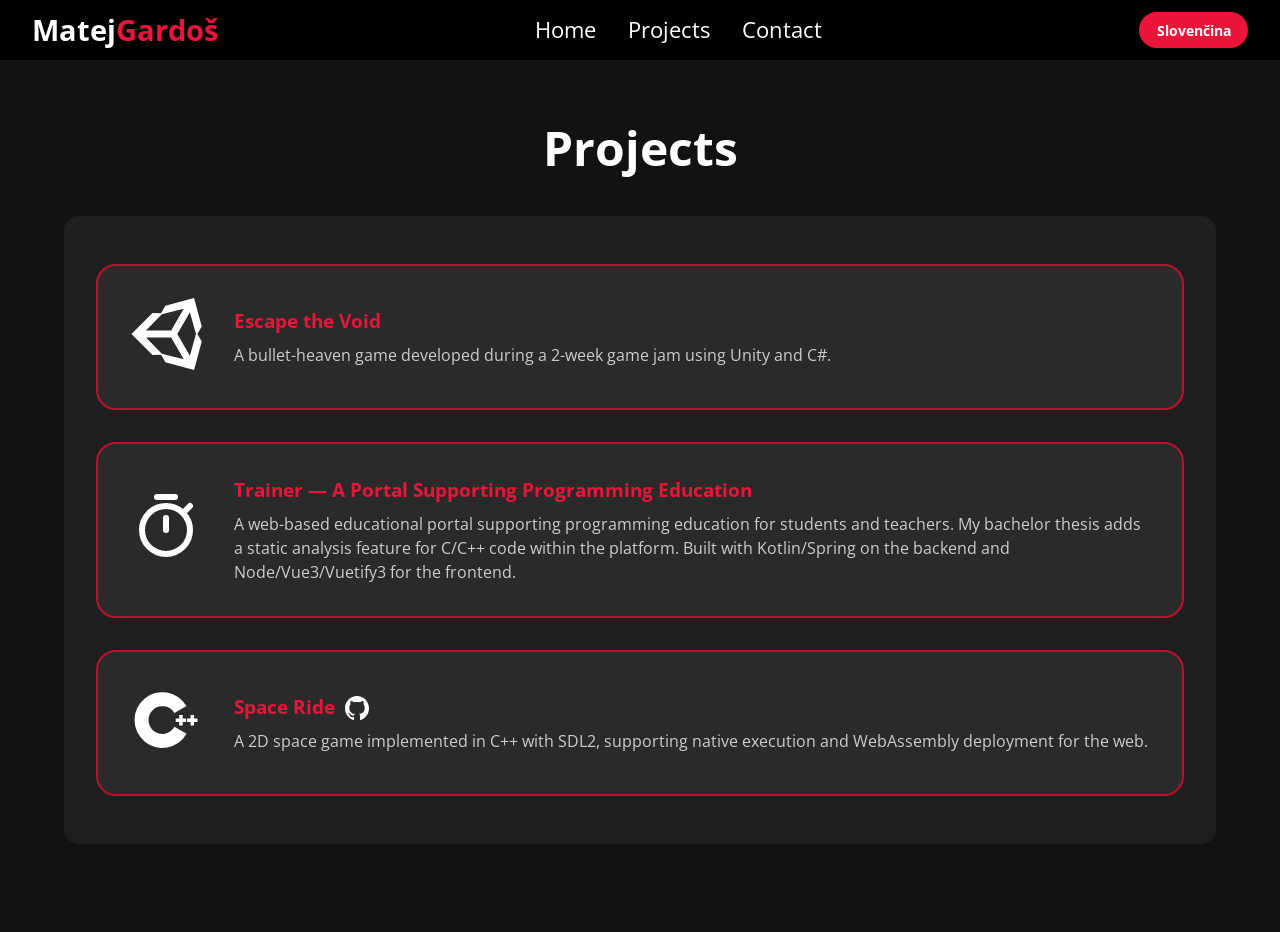
==== projects.html @ 0000481c "Finalize Portfolio" ====
<!DOCTYPE html>
<html lang="en">
<head>
	<meta charset="UTF-8">
	<meta name="viewport" content="width=device-width, initial-scale=1.0">
	<title>My Projects</title>
	<link rel="stylesheet" href="css/base.css">
	<link rel="stylesheet" href="css/navbar.css">
	<link rel="stylesheet" href="css/projects.css">
	<link rel="stylesheet" href="css/responsive.css">
</head>
<body>

<div id="navbar-placeholder"></div>

<section class="project-section">
	<h2 data-i18n="projects.title">Projects</h2>

	<div class="project-grid">

		<!-- Escape the Void -->
		<div class="project-card"
			onclick="window.open('https://matt04.itch.io/escape-the-void', '_blank')">
			<div class="project-icon">
				<img src="assets/icons/unity.svg" alt="Unity">
			</div>
			<div class="project-content">
				<div class="project-header">
					<h3 data-i18n="projects.escape.title">Escape the Void</h3>
					<!-- <a href=""
						target="_blank"
						class="github-link"
						title="View source code on GitHub"
						onclick="event.stopPropagation();">
						<img src="assets/icons/github.svg" alt="GitHub">
					</a> -->
				</div>
				<p data-i18n="projects.escape.desc">
					A bullet-heaven game developed during a 2-week game jam using Unity and C#.
				</p>
			</div>
		</div>

		<!-- Trainer -->
		<div class="project-card"
				onclick="window.open('https://trainer.ksi.fit.cvut.cz/info', '_blank')">
			<div class="project-icon">
				<img src="assets/icons/trainer.svg" alt="Trainer">
			</div>
			<div class="project-content">
				<div class="project-header">
					<h3 data-i18n="projects.trainer.title">Trainer — A Portal Supporting Programming Education</h3>
					<!--
					<a href="GITHUB_LINK_HERE"
						target="_blank"
						class="github-link"
						title="View source code on GitHub"
						onclick="event.stopPropagation();">
						<img src="assets/icons/github.svg" alt="GitHub">
					</a>
					-->
				</div>
				<p data-i18n="projects.trainer.desc">
					A web-based educational portal supporting programming education for students and teachers.
					My bachelor thesis adds a static analysis feature for C/C++ code within the platform.
					Built with Kotlin/Spring on the backend and Node/Vue3/Vuetify3 for the frontend.
				</p>
			</div>
		</div>

		<!-- Space Ride -->
		<div class="project-card"
			onclick="window.open('projects/space-ride/SpaceRide.html', '_self')">
			<div class="project-icon">
				<img src="assets/icons/cpp.svg" alt="C++">
			</div>
			<div class="project-content">
				<div class="project-header">
					<h3 data-i18n="projects.space.title">Space Ride</h3>
					<a href="https://github.com/MatejGardos/Space-Ride-SDL2"
						target="_blank"
						class="github-link"
						title="View source code on GitHub"
						onclick="event.stopPropagation();">
						<img src="assets/icons/github.svg" alt="GitHub">
					</a>
				</div>
				<p data-i18n="projects.space.desc">
					A 2D space game implemented in C++ with SDL2, supporting native execution and WebAssembly deployment for the web.
				</p>
			</div>
		</div>

	</div>
</section>

<script src="js/script.js"></script>
<script>
fetch("navbar.html")
	.then(res => res.text())
	.then(html => {
		document.getElementById("navbar-placeholder").innerHTML = html;

		const hamburger = document.querySelector('.hamburger');
		const navLinks = document.querySelector('.nav-links');

		if (hamburger && navLinks) {
			hamburger.addEventListener('click', () => {
				navLinks.classList.toggle('active');
			});
		}
});
</script>

</body>
</html>
---- css/base.css ----
@import url('https://fonts.googleapis.com/css2?family=Open+Sans:wght@500&display=swap');

* {
	margin: 0;
	padding: 0;
	box-sizing: border-box;
	font-family: "Open Sans", sans-serif;
}

body {
	background-color: #121212;
	color: #fff;
	min-height: 100vh;
	line-height: 1.5;
}
---- css/navbar.css ----
.navbar {
	width: 100%;
	height: 60px;
	background-color: #000;
	display: flex;
	align-items: center;
	justify-content: space-between;
	padding: 0 2rem;
	position: fixed;
	top: 0;
	left: 0;
	z-index: 100;
}

.navbar .logo {
	font-size: 1.8em;
	font-weight: bold;
	color: #fff;
}

.logo-white { color: #fff; }
.logo-red { color: #ea1538; }

.navbar .logo a {
	text-decoration: none;
	color: inherit;
	display: flex;
	align-items: center;
}

.nav-links {
	display: flex;
	gap: 2rem;
}

.nav-links li {
	list-style: none;
}

.nav-links a {
	text-decoration: none;
	color: inherit;
	font-size: 1.4em;
	position: relative;
}

.nav-links a:hover {
	color: #ea1538;
}

.nav-links a::after {
	content: "";
	position: absolute;
	background-color: #bc102d;
	height: 3px;
	width: 0;
	left: 0;
	bottom: -5px;
	transition: width 0.3s;
}

.nav-links a:hover::after {
	width: 100%;
}

.lang-switch button {
	border: none;
	background-color: #ea1538;
	padding: 0.6em 1.2em;
	font-size: 0.9em;
	border-radius: 25px;
	color: #fff;
	font-weight: bold;
	cursor: pointer;
	transition: 0.3s;
}

.lang-switch button:hover {
	background-color: #bc102d;
	transform: scale(0.95);
}

.hamburger {
  display: none;
  flex-direction: column;
  cursor: pointer;
  gap: 5px;
}

.hamburger span {
  display: block;
  width: 25px;
  height: 3px;
  background-color: #fff;
  border-radius: 2px;
}

.mobile-lang {
	display: none;
}
---- css/projects.css ----
.project-section {
	padding: 3rem 2rem;
	max-width: 95%;
	margin: 2rem auto;
}

.project-section h2 {
	text-align: center;
	font-size: clamp(2rem, 4vw, 3rem);
	margin: 2rem;
}

.project-grid {
	display: flex;
	flex-direction: column;
	gap: 2rem;
	padding: 3rem 2rem;
	background-color: #1e1e1e;
	border-radius: 15px;
	margin: 2rem auto;
}

.project-card {
	display: flex;
	align-items: center;
	gap: 2rem;
	background-color: #2a2a2a;
	border: 2px solid #bc102d;
	border-radius: 20px;
	padding: 2rem;
	text-decoration: none;
	cursor: pointer;
	color: #fff;
	transition: transform 0.3s, background-color 0.3s;
}

.project-card:hover {
	transform: translateY(-5px);
	background-color: #333;
}

.project-icon img {
	width: 4.5em;
	height: 4.5em;
	filter: brightness(0) invert(1);
}

.project-content h3 {
	margin-bottom: 0.5rem;
	color: #ea1538;
}
.project-content p {
	color: #ccc;
	line-height: 1.5;
}

.project-header {
	display: flex;
	gap: 0.6rem;
	align-items: center;
}

.github-link img {
	width: 1.5em;
	height: 1.5em;
	filter: brightness(0) invert(1);
	transition: transform 0.2s ease;
}

.github-link img:hover {
	transform: scale(1.15);
}
---- css/responsive.css ----
@media (max-width: 768px) {
	.nav-links {
    position: absolute;
    top: 60px;
    right: 0;
    background-color: #000;
    flex-direction: column;
    width: 160px;
    display: none;
    padding: 1rem;
    border-radius: 0 0 10px 10px;
  }

  .nav-links li {
    margin: 0.1rem 0;
  }

	.lang-switch {
    display: none;
  }

  .hamburger {
    display: flex;
  }

  .mobile-lang {
    display: block;
  }

  .nav-links.active {
    display: flex;
  }

	.lang-switch button {
		padding: 8px 16px;
		font-size: 14px;
	}

	.hero h1 {
		font-size: clamp(1.5rem, 6vw, 3rem);
	}

	.hero p {
		font-size: clamp(1rem, 3vw, 1.2rem);
	}

	.project-grid {
		grid-template-columns: 1fr;
		padding: 2rem 1rem;
	}

	#gameContainer {
		width: 95%;
	}

	.back-button {
		padding: 10px 24px;
		font-size: 0.9rem;
	}

	.project-card {
    flex-direction: column;
    align-items: center;
    text-align: center;
    padding: 1.5rem;
    gap: 1rem;
  }

  .project-icon img {
    width: 5em;
    height: 5em;
    margin-bottom: 0.5rem;
    filter: brightness(0) invert(1);
  }

  .project-header {
    flex-direction: column;
    gap: 0.3rem;
    align-items: center;
  }

  .github-link img {
    width: 1.5em;
    height: 1.5em;
  }
}

@media (max-width: 425px) {
	.contact-item a {
    flex-direction: column;
    align-items: center;
    text-align: center;
  }

  .contact-icon img {
    margin-bottom: 0.5rem;
  }
}
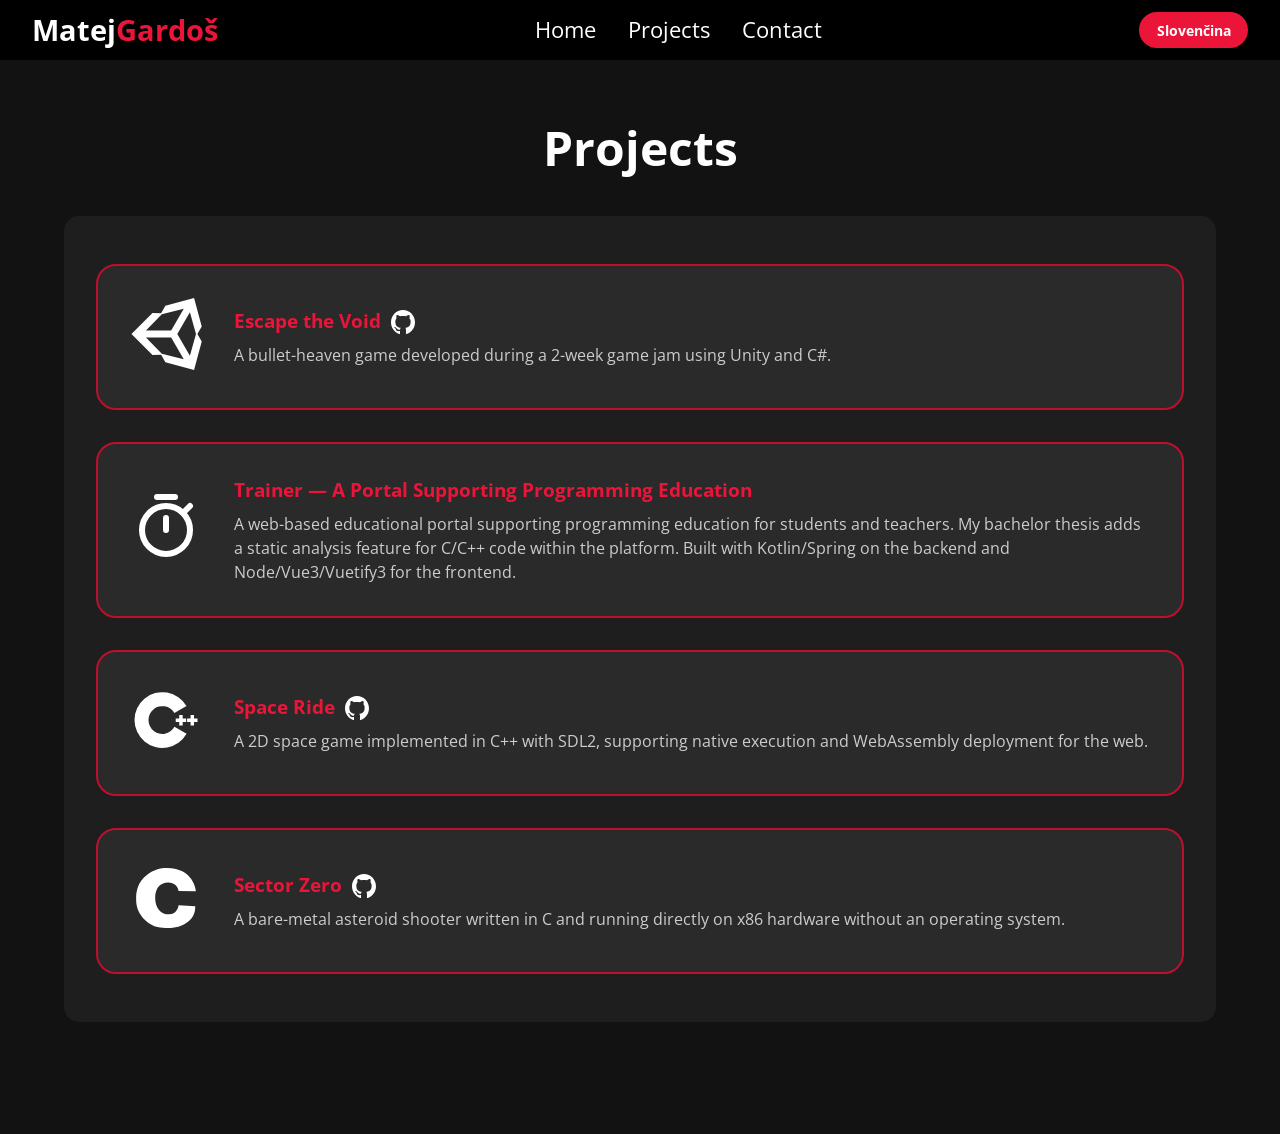
==== commit c26543ac: "Add Sector Zero game to projects" ====
--- a/projects.html
+++ b/projects.html
@@ -19,79 +19,109 @@
 	<div class="project-grid">
 
 		<!-- Escape the Void -->
-		<div class="project-card"
-			onclick="window.open('https://matt04.itch.io/escape-the-void', '_blank')">
+		<a class="project-card"
+			href="https://matt04.itch.io/escape-the-void"
+			target="_blank">
+
 			<div class="project-icon">
 				<img src="assets/icons/unity.svg" alt="Unity">
 			</div>
+
 			<div class="project-content">
 				<div class="project-header">
 					<h3 data-i18n="projects.escape.title">Escape the Void</h3>
-					<!-- <a href=""
-						target="_blank"
-						class="github-link"
+
+					<span class="github-link"
 						title="View source code on GitHub"
-						onclick="event.stopPropagation();">
+						onclick="event.preventDefault(); event.stopPropagation(); window.open('https://github.com/MatejGardos/Escape-the-Void', '_blank');">
 						<img src="assets/icons/github.svg" alt="GitHub">
-					</a> -->
+					</span>
 				</div>
+
 				<p data-i18n="projects.escape.desc">
 					A bullet-heaven game developed during a 2-week game jam using Unity and C#.
 				</p>
 			</div>
-		</div>
+		</a>
+
 
 		<!-- Trainer -->
-		<div class="project-card"
-				onclick="window.open('https://trainer.ksi.fit.cvut.cz/info', '_blank')">
+		<a class="project-card"
+			href="https://trainer.ksi.fit.cvut.cz/info"
+			target="_blank">
+
 			<div class="project-icon">
 				<img src="assets/icons/trainer.svg" alt="Trainer">
 			</div>
+
 			<div class="project-content">
 				<div class="project-header">
-					<h3 data-i18n="projects.trainer.title">Trainer — A Portal Supporting Programming Education</h3>
-					<!--
-					<a href="GITHUB_LINK_HERE"
-						target="_blank"
-						class="github-link"
-						title="View source code on GitHub"
-						onclick="event.stopPropagation();">
-						<img src="assets/icons/github.svg" alt="GitHub">
-					</a>
-					-->
+					<h3 data-i18n="projects.trainer.title">
+						Trainer — A Portal Supporting Programming Education
+					</h3>
 				</div>
+
 				<p data-i18n="projects.trainer.desc">
 					A web-based educational portal supporting programming education for students and teachers.
 					My bachelor thesis adds a static analysis feature for C/C++ code within the platform.
 					Built with Kotlin/Spring on the backend and Node/Vue3/Vuetify3 for the frontend.
 				</p>
 			</div>
-		</div>
+		</a>
+
 
 		<!-- Space Ride -->
-		<div class="project-card"
-			onclick="window.open('projects/space-ride/SpaceRide.html', '_self')">
+		<a class="project-card"
+			href="projects/space-ride/SpaceRide.html">
+
 			<div class="project-icon">
 				<img src="assets/icons/cpp.svg" alt="C++">
 			</div>
+
 			<div class="project-content">
 				<div class="project-header">
 					<h3 data-i18n="projects.space.title">Space Ride</h3>
-					<a href="https://github.com/MatejGardos/Space-Ride-SDL2"
-						target="_blank"
-						class="github-link"
+
+					<span class="github-link"
 						title="View source code on GitHub"
-						onclick="event.stopPropagation();">
+						onclick="event.preventDefault(); event.stopPropagation(); window.open('https://github.com/MatejGardos/Space-Ride-SDL2', '_blank');">
 						<img src="assets/icons/github.svg" alt="GitHub">
-					</a>
+					</span>
 				</div>
+
 				<p data-i18n="projects.space.desc">
 					A 2D space game implemented in C++ with SDL2, supporting native execution and WebAssembly deployment for the web.
 				</p>
 			</div>
-		</div>
+		</a>
 
+
+		<!-- Sector Zero -->
+		<a class="project-card"
+			href="projects/sectorZero/SectorZero.html">
+
+			<div class="project-icon">
+				<img src="assets/icons/c.svg" alt="C">
+			</div>
+
+			<div class="project-content">
+				<div class="project-header">
+					<h3 data-i18n="projects.sector.title">Sector Zero</h3>
+
+					<span class="github-link"
+						title="View source code on GitHub"
+						onclick="event.preventDefault(); event.stopPropagation(); window.open('https://github.com/MatejGardos/SectorZero', '_blank');">
+						<img src="assets/icons/github.svg" alt="GitHub">
+					</span>
+				</div>
+
+				<p data-i18n="projects.sector.desc">
+					A bare-metal asteroid shooter written in C and running directly on x86 hardware without an operating system.
+				</p>
+			</div>
+		</a>
 	</div>
+
 </section>
 
 <script src="js/script.js"></script>
